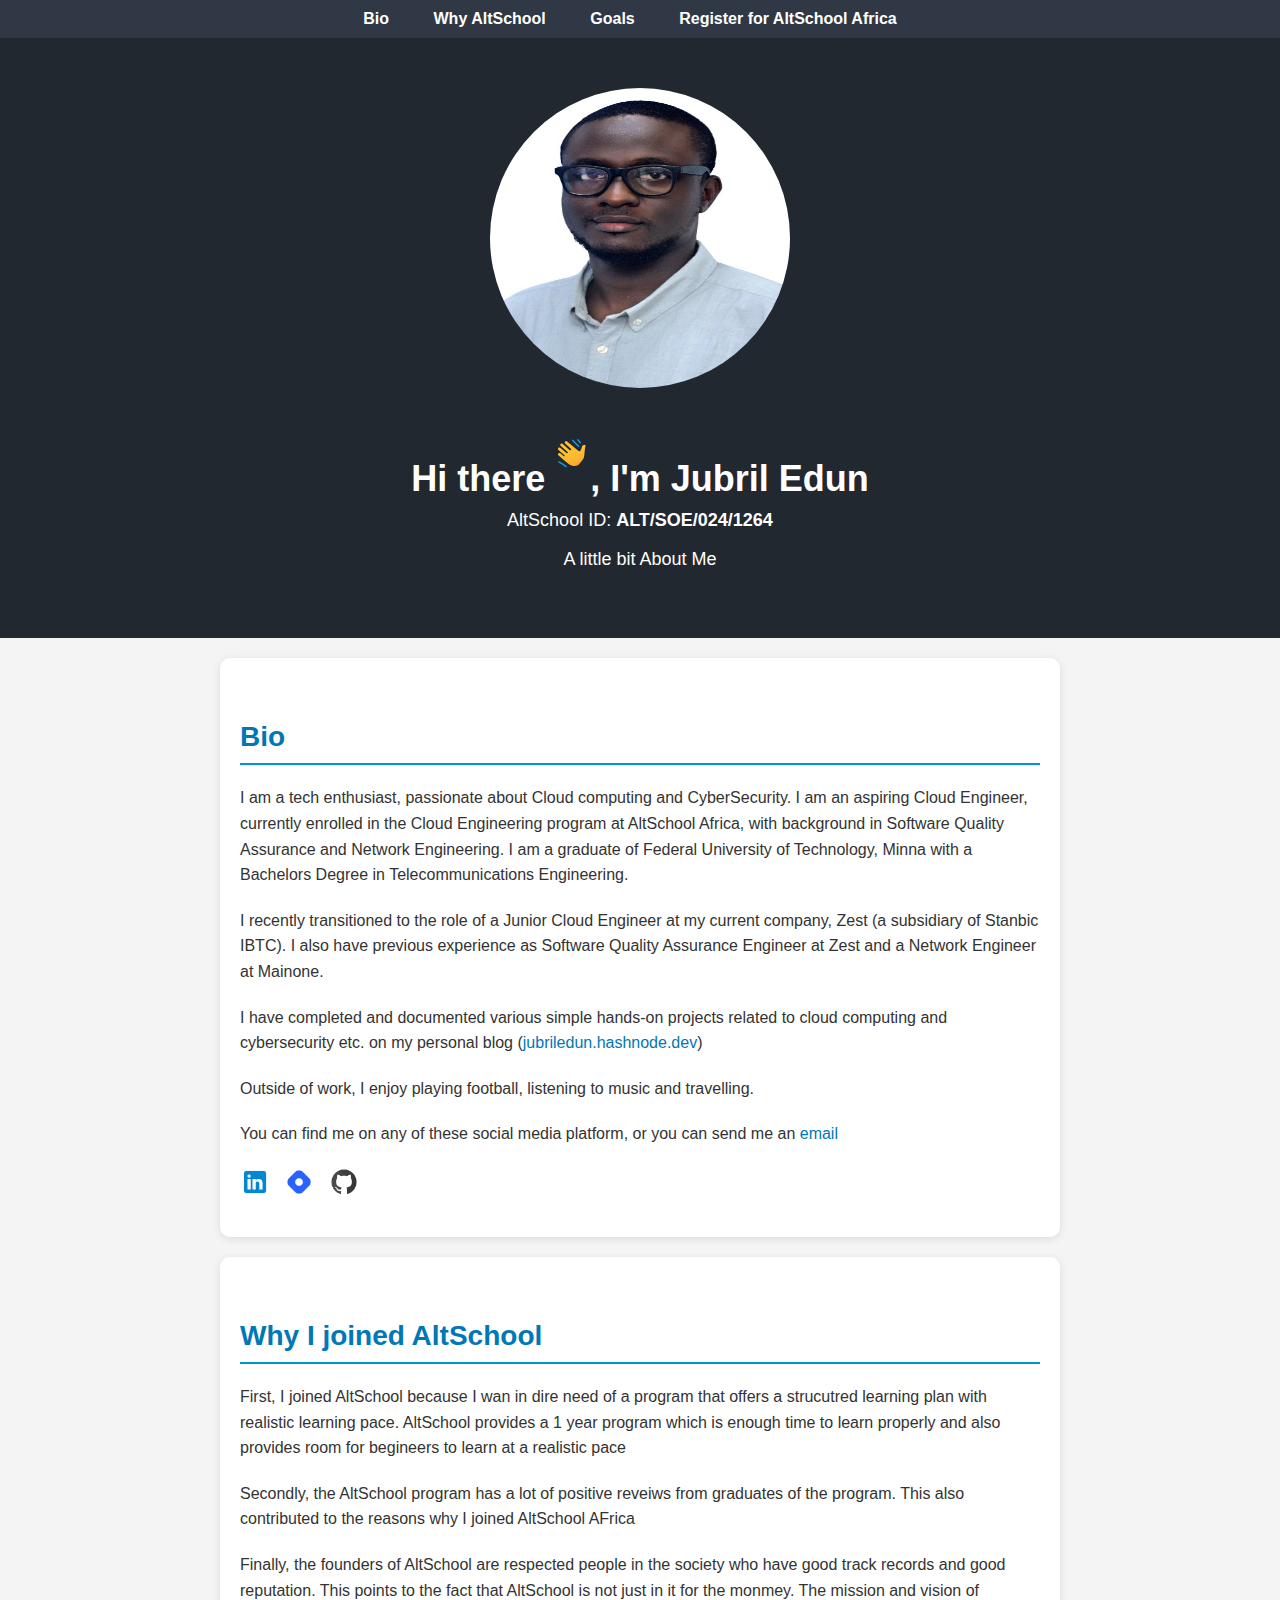
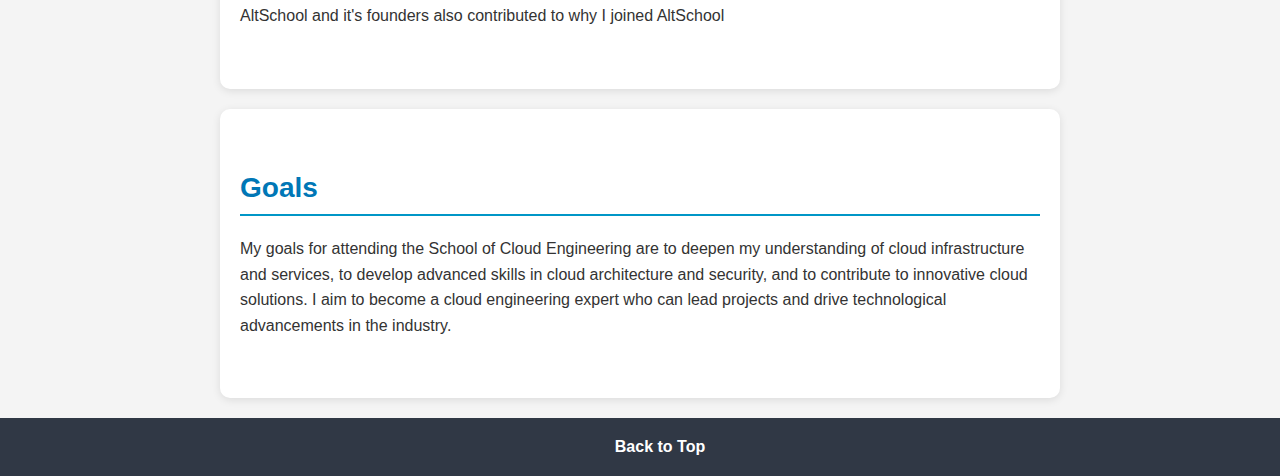
==== index.html @ d1ad108d "first commit" ====
<!DOCTYPE html>
<html lang="en">
<head>
    <meta charset="UTF-8">
    <meta name="viewport" content="width=device-width, initial-scale=1.0">
    <link rel="stylesheet" href="css/index.css">
    <title>About Me</title>
</head>
<body>
    <nav>
        <ul>
            <li><a href="#bio">Bio</a></li>
            <li><a href="#reasons">Why AltSchool</a></li>
            <li><a href="#goals">Goals</a></li>
            <li><a href="form.html">Register for AltSchool Africa</a></li>
        </ul>
    </nav>

    <header>
        <img src="img/headshot.jpg" alt="Jubril's headshot" width="300" height="300" >
        <h1>Hi there <img src="img/hand_wave.png">, I'm Jubril Edun</h1>
        <p>AltSchool ID: <b>ALT/SOE/024/1264 </b></p>
        <p>A little bit About Me</p>
    </header>

  

    <section id="bio">
        <h2>Bio</h2>
        <p>I am a tech enthusiast, passionate about Cloud computing and CyberSecurity. I am an aspiring Cloud Engineer, currently enrolled in the Cloud Engineering program at AltSchool Africa, with background in Software Quality Assurance and Network Engineering. I am a graduate of Federal University of Technology, Minna with a Bachelors Degree in Telecommunications Engineering. </p>

        <p>I recently transitioned to the role of a Junior Cloud Engineer at my current company, Zest (a subsidiary of Stanbic IBTC). I also have previous experience as Software Quality Assurance Engineer at Zest and a Network Engineer at Mainone. </p>

        <p>I have completed and documented various simple hands-on projects related to cloud computing and cybersecurity etc. on my personal blog (<a href="https://jubriledun.hashnode.dev/" target="_blank">jubriledun.hashnode.dev</a>) </p>

        <p> Outside of work, I enjoy playing football, listening to music and travelling. </p>
        <p>You can find me on any of these social media platform, or you can send me an <a href="mailto:jubriledun@gmail.com"> email</a> </p>
         <span><a href="https://www.linkedin.com/in/jubril-edun-860954165/" target="_blank"><img src="img/linkedin_icon.png" alt=""></a> </span>
        
        <span> <a href="https://jubriledun.hashnode.dev/" target="_blank"> <img src="img/hashnode_icon.jpeg" alt="" width="40" height="40"></a></span>

        <span> <a href="https://github.com/jubriledun/" target="_blank"> <img src="img/github_icon.png" alt=""></a></span>
    </section>


    <section id="reasons">
        <h2>Why I joined AltSchool</h2>
        <p>First, I joined AltSchool because I wan in dire need of a program that offers a strucutred learning plan with realistic learning pace. AltSchool provides a 1 year program which is enough time to learn properly and also provides room for begineers to learn at a realistic pace </p>
        <p>Secondly, the AltSchool program has a lot of positive reveiws from graduates of the program. This also contributed to the reasons why I joined AltSchool AFrica  </p>
        <p>Finally, the founders of AltSchool are respected people in the society who have good track records and good reputation. This points to the fact that AltSchool is not just in it for the monmey. The mission and vision of AltSchool and it's founders also contributed to why I joined AltSchool</p>
    </section>

    <section id="goals">
        <h2>Goals</h2>
        <p>My goals for attending the School of Cloud Engineering are to deepen my understanding of cloud infrastructure and services, to develop advanced skills in cloud architecture and security, and to contribute to innovative cloud solutions. I aim to become a cloud engineering expert who can lead projects and drive technological advancements in the industry.</p> 
    </section>

    <footer>
        <p><a href="#top">Back to Top</a></p>
    </footer>
</body>
</html>
---- css/index.css ----
/* General Styles */
body {
    font-family: Arial, sans-serif;
    margin: 0;
    padding: 0;
    background-color: #f4f4f4;
    color: #333;
}

a {
    color: #0077b6;
    text-decoration: none;
}

a:hover {
    text-decoration: underline;
}

/* Navigation Styles */
nav {
    background-color: #303845;
    padding: 10px 0;
}

nav ul {
    list-style-type: none;
    margin: 0;
    padding: 0;
    text-align: center;
}

nav ul li {
    display: inline;
    margin-right: 20px;
}

nav ul li a {
    color: #fff;
    font-weight: bold;
    padding: 10px;
}

/* Header Styles */
header {
    text-align: center;
    padding: 50px;
    background-color: #222830;
    color: white;
}

header img {
    border-radius: 50%;
    margin-bottom: 20px;
}

header h1 {
    font-size: 36px;
    margin-bottom: 10px;
}

header p {
    font-size: 18px;
    margin-top: 0;
}

/* Section Styles */
section {
    padding: 40px 20px;
    margin: 20px auto;
    max-width: 800px;
    background-color: #ffffff;
    border-radius: 10px;
    box-shadow: 0 2px 8px rgba(0, 0, 0, 0.1);
}

section h2 {
    font-size: 28px;
    color: #0077b6;
    border-bottom: 2px solid #0096c7;
    padding-bottom: 10px;
    margin-bottom: 20px;
}

section p {
    line-height: 1.6;
    margin-bottom: 20px;
}

/* Social Media Icons */
span img {
    width: 30px;
    height: 30px;
    margin-right: 10px;
    vertical-align: middle;
}

/* Footer Styles */
footer {
    text-align: center;
    padding: 20px;
    background-color: #303845;
    color: white;
    position: relative;
    bottom: 0;
    width: 100%;
}

footer p {
    margin: 0;
}

footer a {
    color: white;
    font-weight: bold;
}
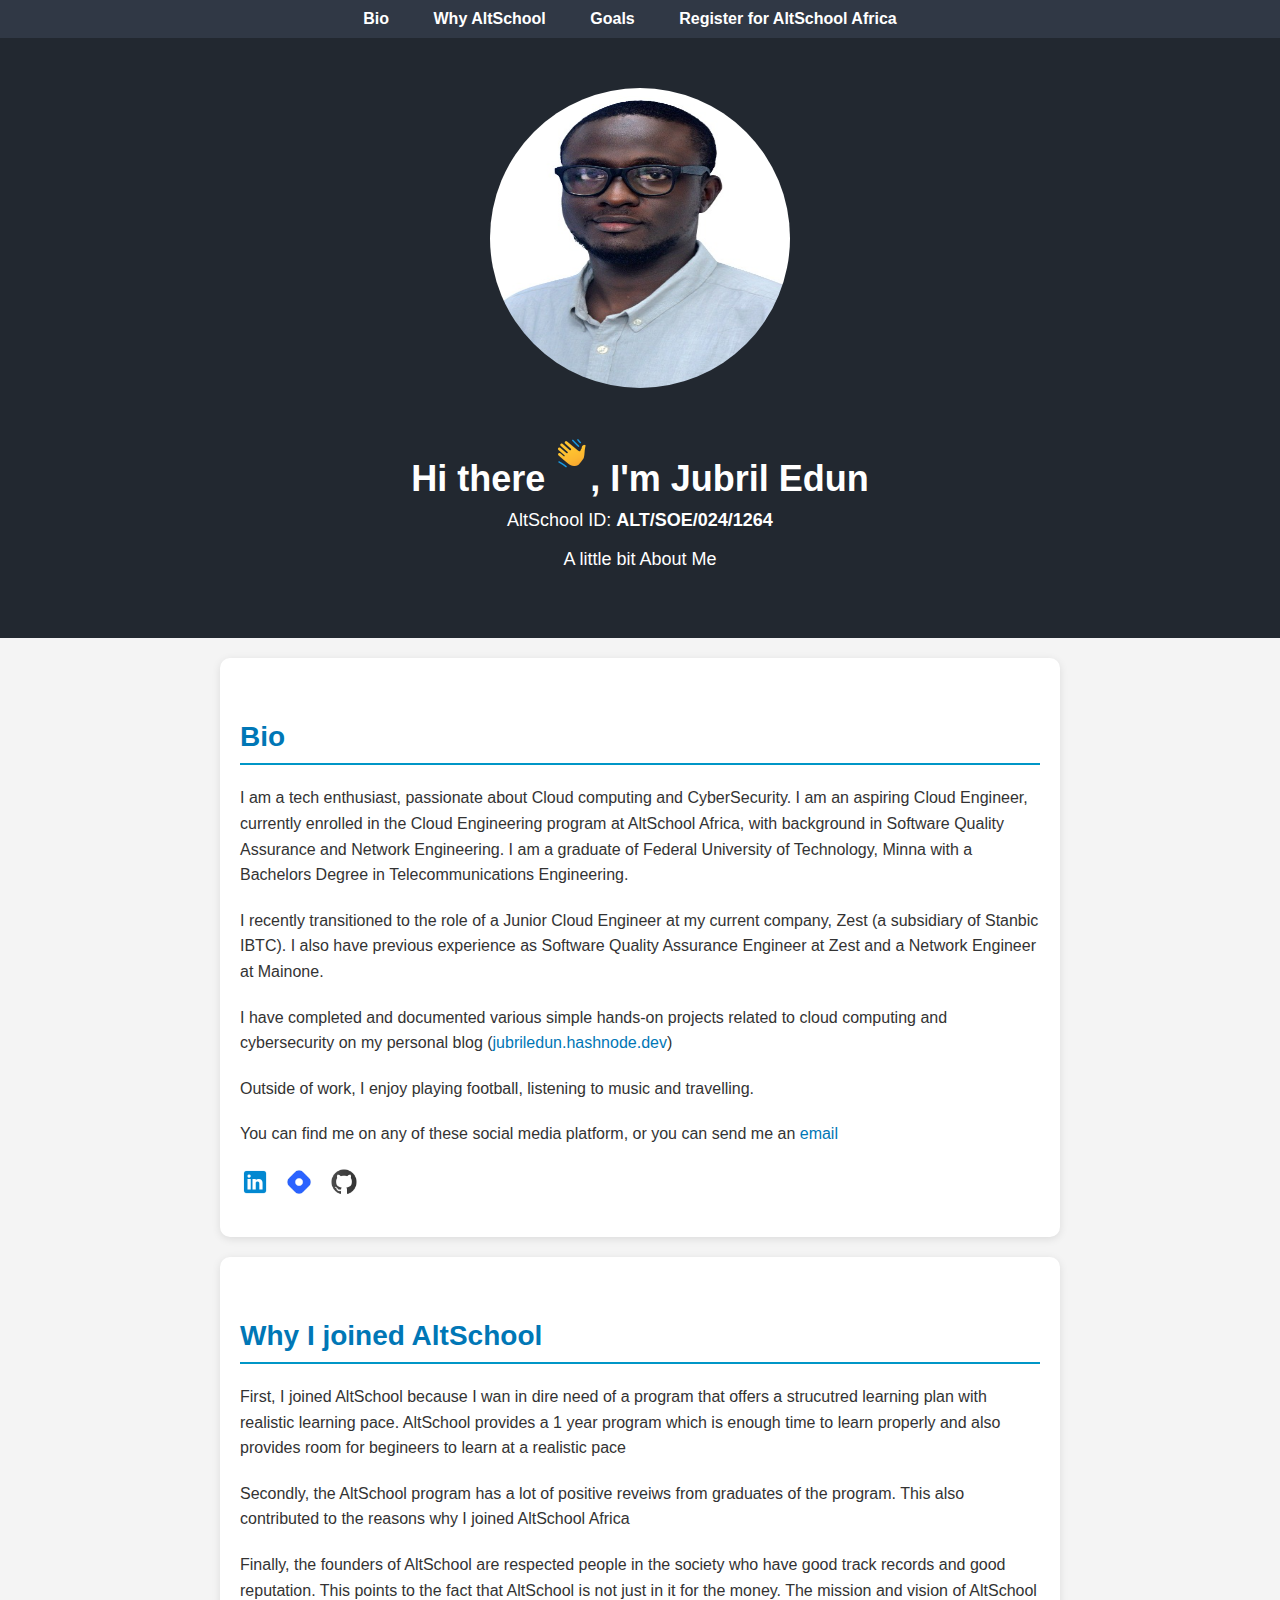
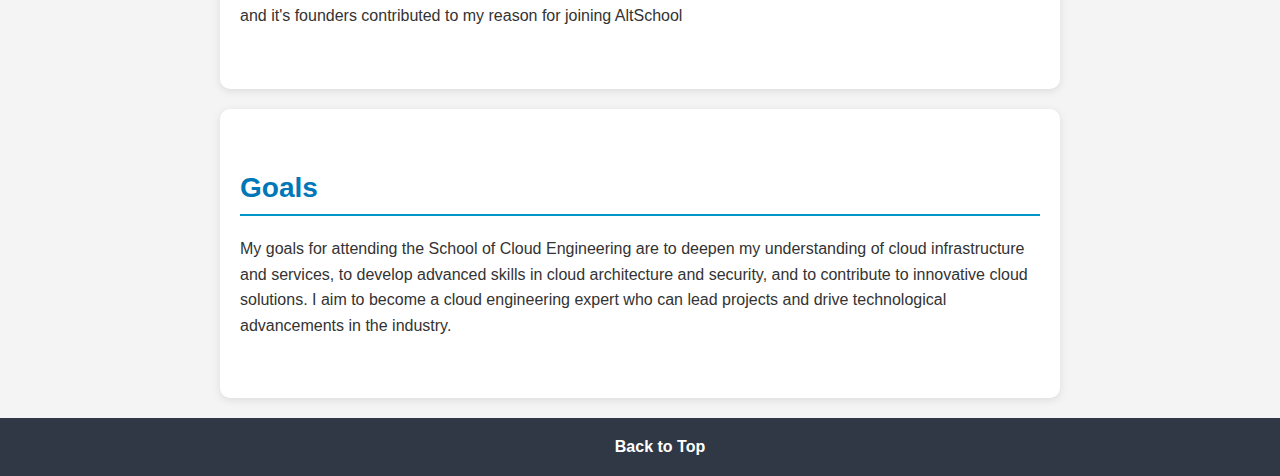
==== commit 535af98c: "edit index.html" ====
--- a/index.html
+++ b/index.html
@@ -31,7 +31,7 @@
 
         <p>I recently transitioned to the role of a Junior Cloud Engineer at my current company, Zest (a subsidiary of Stanbic IBTC). I also have previous experience as Software Quality Assurance Engineer at Zest and a Network Engineer at Mainone. </p>
 
-        <p>I have completed and documented various simple hands-on projects related to cloud computing and cybersecurity etc. on my personal blog (<a href="https://jubriledun.hashnode.dev/" target="_blank">jubriledun.hashnode.dev</a>) </p>
+        <p>I have completed and documented various simple hands-on projects related to cloud computing and cybersecurity on my personal blog (<a href="https://jubriledun.hashnode.dev/" target="_blank">jubriledun.hashnode.dev</a>) </p>
 
         <p> Outside of work, I enjoy playing football, listening to music and travelling. </p>
         <p>You can find me on any of these social media platform, or you can send me an <a href="mailto:jubriledun@gmail.com"> email</a> </p>
@@ -46,8 +46,8 @@
     <section id="reasons">
         <h2>Why I joined AltSchool</h2>
         <p>First, I joined AltSchool because I wan in dire need of a program that offers a strucutred learning plan with realistic learning pace. AltSchool provides a 1 year program which is enough time to learn properly and also provides room for begineers to learn at a realistic pace </p>
-        <p>Secondly, the AltSchool program has a lot of positive reveiws from graduates of the program. This also contributed to the reasons why I joined AltSchool AFrica  </p>
-        <p>Finally, the founders of AltSchool are respected people in the society who have good track records and good reputation. This points to the fact that AltSchool is not just in it for the monmey. The mission and vision of AltSchool and it's founders also contributed to why I joined AltSchool</p>
+        <p>Secondly, the AltSchool program has a lot of positive reveiws from graduates of the program. This also contributed to the reasons why I joined AltSchool Africa  </p>
+        <p>Finally, the founders of AltSchool are respected people in the society who have good track records and good reputation. This points to the fact that AltSchool is not just in it for the money. The mission and vision of AltSchool and it's founders contributed to my reason for joining AltSchool</p>
     </section>
 
     <section id="goals">
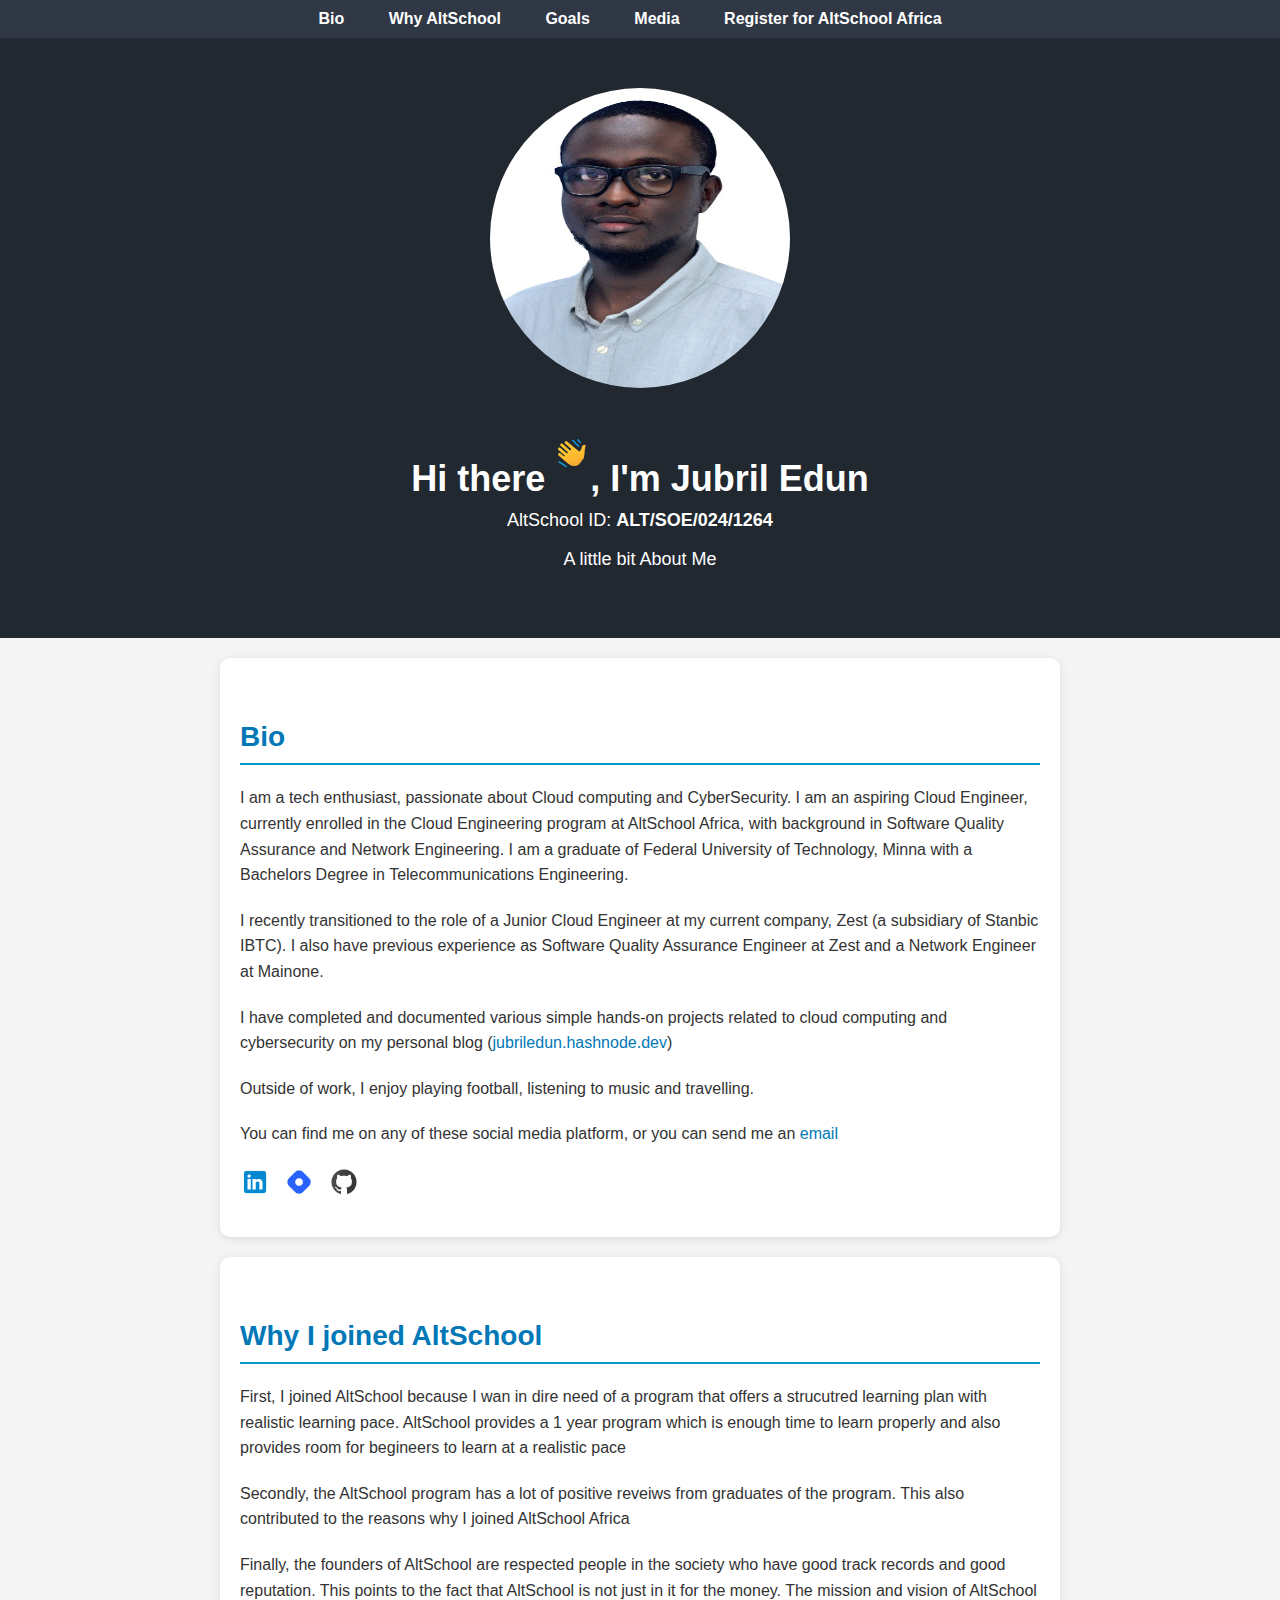
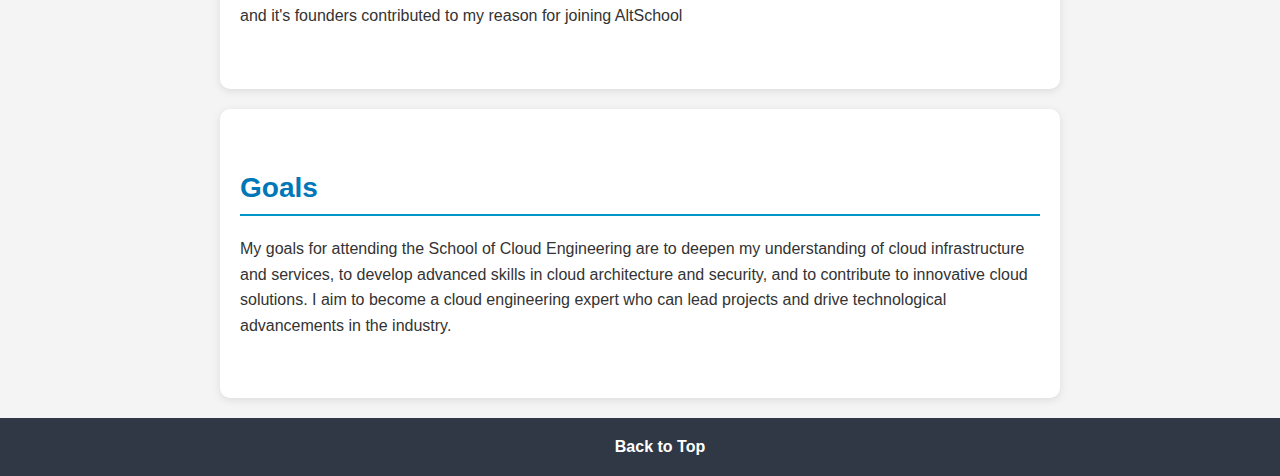
==== commit 001fd476: "updates" ====
--- a/index.html
+++ b/index.html
@@ -12,6 +12,7 @@
             <li><a href="#bio">Bio</a></li>
             <li><a href="#reasons">Why AltSchool</a></li>
             <li><a href="#goals">Goals</a></li>
+            <li><a href="media.html">Media</a></li>
             <li><a href="form.html">Register for AltSchool Africa</a></li>
         </ul>
     </nav>
